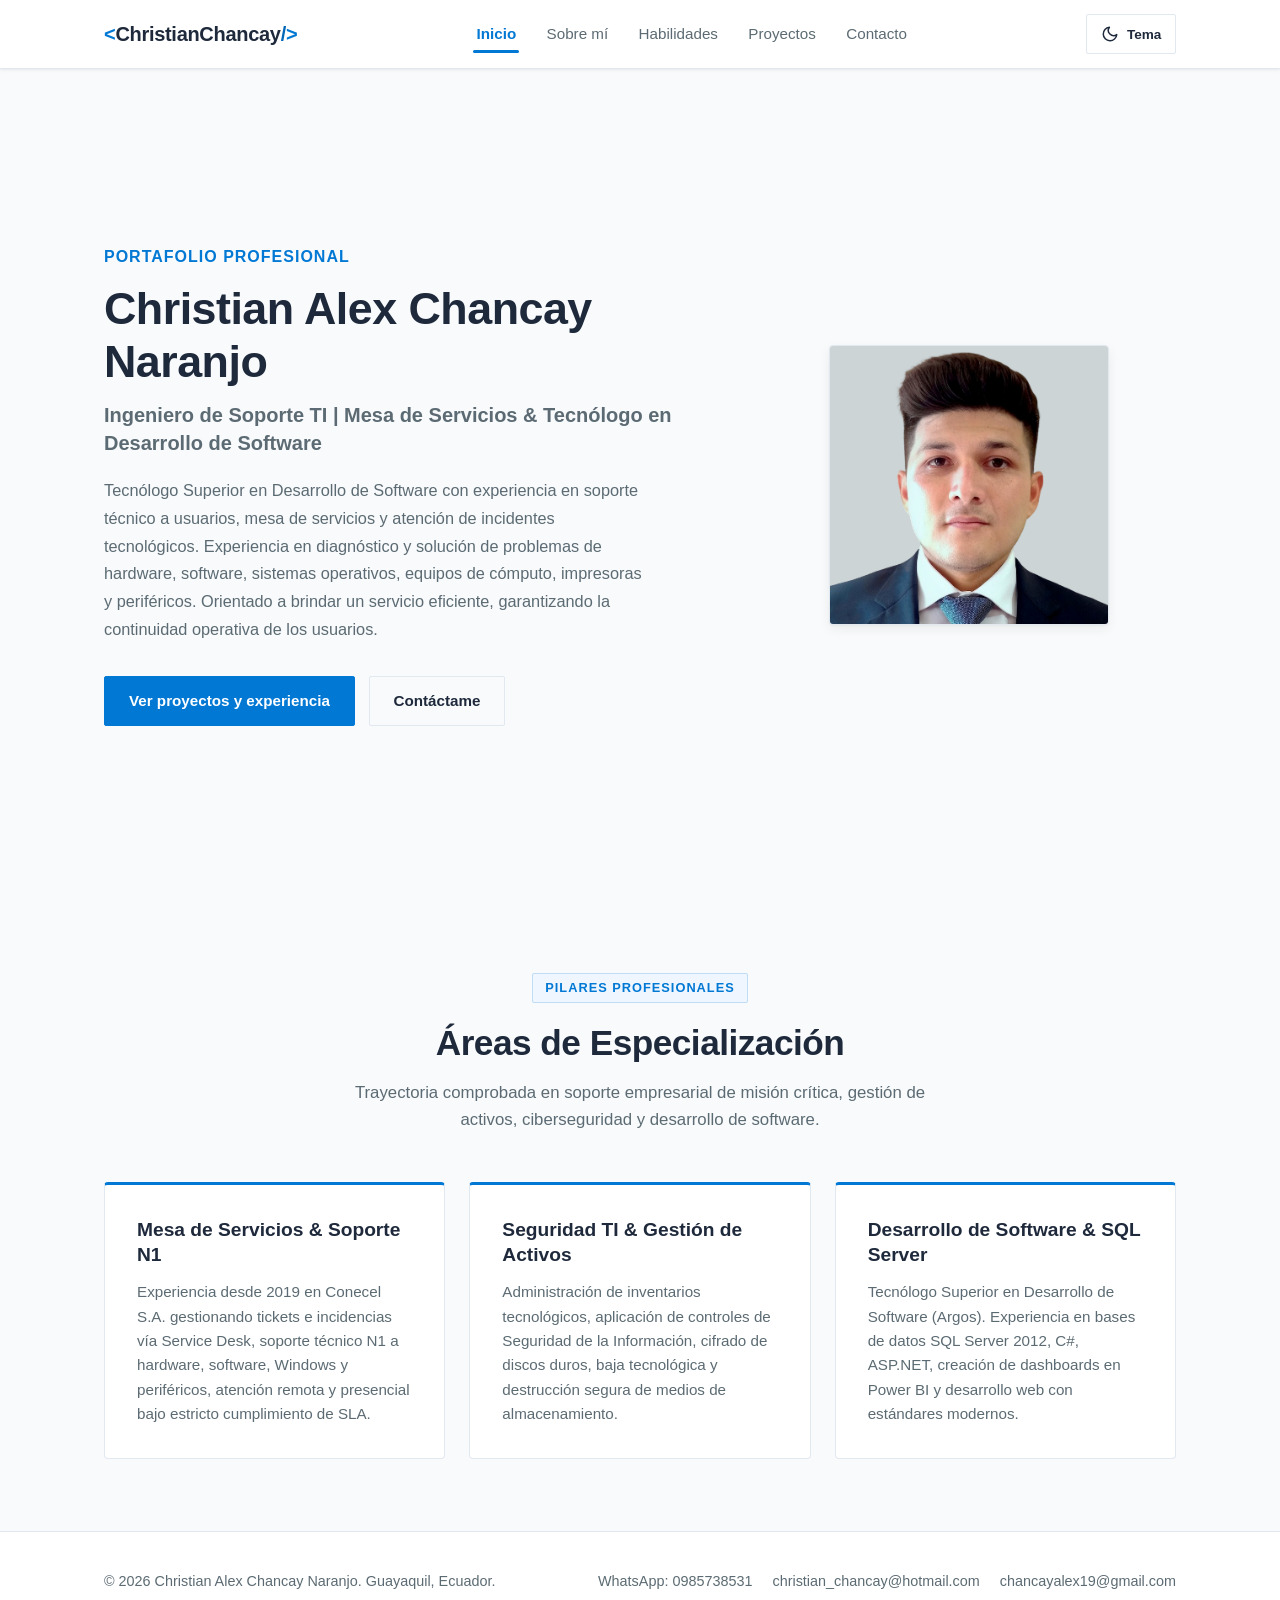
==== index.html @ c23272d0 "Actualización del portafolio" ====
<!DOCTYPE html>
<html lang="es" data-theme="light">
<head>
  <meta charset="UTF-8">
  <meta name="viewport" content="width=device-width, initial-scale=1.0">
  <meta name="description" content="Portafolio profesional de Christian Alex Chancay Naranjo - Ingeniero de Soporte TI, Mesa de Servicios y Tecnólogo en Desarrollo de Software en Guayaquil, Ecuador.">
  <title>Inicio | Christian Chancay - Portafolio Profesional</title>
  
  <!-- Hojas de estilo del proyecto -->
  <link rel="stylesheet" href="css/global.css">
  <link rel="stylesheet" href="css/pages.css">
</head>
<body>

  <!-- ========================================================================
       ENCABEZADO Y NAVEGACIÓN COMPARTIDA (Idéntico en las 5 páginas)
       ======================================================================== -->
  <header class="site-header">
    <nav class="navbar container">
      <a href="index.html" class="logo">
        <span class="logo-bracket">&lt;</span>ChristianChancay<span class="logo-slash">/</span><span class="logo-bracket">&gt;</span>
      </a>

      <!-- Menú principal de enlaces -->
      <ul class="nav-menu" id="nav-menu">
        <li class="nav-item"><a href="index.html" class="nav-link">Inicio</a></li>
        <li class="nav-item"><a href="about.html" class="nav-link">Sobre mí</a></li>
        <li class="nav-item"><a href="skills.html" class="nav-link">Habilidades</a></li>
        <li class="nav-item"><a href="projects.html" class="nav-link">Proyectos</a></li>
        <li class="nav-item"><a href="contact.html" class="nav-link">Contacto</a></li>
      </ul>

      <!-- Acciones de barra: Botón Modo Día/Noche + Menú Hamburguesa -->
      <div class="nav-actions">
        <button class="theme-toggle" id="theme-toggle" aria-label="Cambiar a modo oscuro" title="Cambiar tema">
          <!-- Icono Sol (visible en modo oscuro para volver a claro) -->
          <svg class="theme-icon-sun" width="18" height="18" viewBox="0 0 24 24" fill="none" stroke="currentColor" stroke-width="2" stroke-linecap="round" stroke-linejoin="round">
            <circle cx="12" cy="12" r="5"></circle>
            <line x1="12" y1="1" x2="12" y2="3"></line>
            <line x1="12" y1="21" x2="12" y2="23"></line>
            <line x1="4.22" y1="4.22" x2="5.64" y2="5.64"></line>
            <line x1="18.36" y1="18.36" x2="19.78" y2="19.78"></line>
            <line x1="1" y1="12" x2="3" y2="12"></line>
            <line x1="21" y1="12" x2="23" y2="12"></line>
            <line x1="4.22" y1="19.78" x2="5.64" y2="18.36"></line>
            <line x1="18.36" y1="5.64" x2="19.78" y2="4.22"></line>
          </svg>
          <!-- Icono Luna (visible en modo claro para pasar a oscuro) -->
          <svg class="theme-icon-moon" width="18" height="18" viewBox="0 0 24 24" fill="none" stroke="currentColor" stroke-width="2" stroke-linecap="round" stroke-linejoin="round">
            <path d="M21 12.79A9 9 0 1 1 11.21 3 7 7 0 0 0 21 12.79z"></path>
          </svg>
          <span class="theme-toggle-text">Tema</span>
        </button>

        <button class="menu-toggle" id="menu-toggle" aria-label="Abrir menú de navegación" aria-expanded="false">
          <span class="hamburger-bar"></span>
          <span class="hamburger-bar"></span>
          <span class="hamburger-bar"></span>
        </button>
      </div>
    </nav>
  </header>

  <!-- ========================================================================
       CONTENIDO PRINCIPAL: INICIO
       ======================================================================== -->
  <main>
    <!-- Sección Hero (Presentación destacada) -->
    <section class="hero">
      <div class="container">
        <div class="hero-grid">
          
          <!-- Texto y Llamados a la Acción -->
          <div class="hero-text">
            <p class="hero-greeting">Portafolio Profesional</p>
            <h1 class="hero-title">
              Christian Alex Chancay Naranjo
            </h1>
            <h2 class="hero-role">Ingeniero de Soporte TI | Mesa de Servicios & Tecnólogo en Desarrollo de Software</h2>
            <p class="hero-description">
              Tecnólogo Superior en Desarrollo de Software con experiencia en soporte técnico a usuarios, mesa de servicios y atención de incidentes tecnológicos. Experiencia en diagnóstico y solución de problemas de hardware, software, sistemas operativos, equipos de cómputo, impresoras y periféricos. Orientado a brindar un servicio eficiente, garantizando la continuidad operativa de los usuarios.
            </p>
            <div class="hero-buttons">
              <a href="projects.html" class="btn btn-primary">Ver proyectos y experiencia</a>
              <a href="contact.html" class="btn btn-outline">Contáctame</a>
            </div>
          </div>

          <!-- Imagen Cuadrada de Perfil (Estilo Microsoft Fluent) -->
          <div class="hero-image-wrapper">
            <img src="assets/img/profile.png" alt="Fotografía profesional de Christian Alex Chancay Naranjo" class="hero-avatar">
          </div>

        </div>
      </div>
    </section>

    <!-- Sección de Fortalezas y Resumen -->
    <section class="section highlights">
      <div class="container">
        <div class="section-header">
          <span class="section-tag">Pilares Profesionales</span>
          <h2 class="section-title">Áreas de Especialización</h2>
          <p class="section-subtitle">
            Trayectoria comprobada en soporte empresarial de misión crítica, gestión de activos, ciberseguridad y desarrollo de software.
          </p>
        </div>

        <div class="highlights-grid">
          <!-- Tarjeta 1 -->
          <article class="highlight-card">
            <h3 class="highlight-title">Mesa de Servicios & Soporte N1</h3>
            <p class="highlight-description">
              Experiencia desde 2019 en Conecel S.A. gestionando tickets e incidencias vía Service Desk, soporte técnico N1 a hardware, software, Windows y periféricos, atención remota y presencial bajo estricto cumplimiento de SLA.
            </p>
          </article>

          <!-- Tarjeta 2 -->
          <article class="highlight-card">
            <h3 class="highlight-title">Seguridad TI & Gestión de Activos</h3>
            <p class="highlight-description">
              Administración de inventarios tecnológicos, aplicación de controles de Seguridad de la Información, cifrado de discos duros, baja tecnológica y destrucción segura de medios de almacenamiento.
            </p>
          </article>

          <!-- Tarjeta 3 -->
          <article class="highlight-card">
            <h3 class="highlight-title">Desarrollo de Software & SQL Server</h3>
            <p class="highlight-description">
              Tecnólogo Superior en Desarrollo de Software (Argos). Experiencia en bases de datos SQL Server 2012, C#, ASP.NET, creación de dashboards en Power BI y desarrollo web con estándares modernos.
            </p>
          </article>
        </div>
      </div>
    </section>
  </main>

  <!-- ========================================================================
       PIE DE PÁGINA COMPARTIDO (Idéntico en las 5 páginas)
       ======================================================================== -->
  <footer class="site-footer">
    <div class="container footer-content">
      <p class="footer-copyright">
        &copy; <span id="current-year"></span> Christian Alex Chancay Naranjo. Guayaquil, Ecuador.
      </p>
      <ul class="footer-social">
        <li><a href="https://wa.me/593985738531" target="_blank" rel="noopener noreferrer" class="social-link">WhatsApp: 0985738531</a></li>
        <li><a href="mailto:christian_chancay@hotmail.com" class="social-link">christian_chancay@hotmail.com</a></li>
        <li><a href="mailto:chancayalex19@gmail.com" class="social-link">chancayalex19@gmail.com</a></li>
      </ul>
    </div>
  </footer>

  <!-- Script global de navegación y selector de tema -->
  <script src="js/main.js"></script>
</body>
</html>
---- css/global.css ----
/* ==========================================================================
   GLOBAL.CSS - Estilos Globales, Paleta Microsoft (Blanco/Azul) y Tema Día/Noche
   Proyecto de Clase: Portafolio Web Personal
   Estilo: Microsoft Fluent Design / Windows
   ========================================================================== */

/* --------------------------------------------------------------------------
   1. VARIABLES DE TEMA (:root - Modo Día / Claro por Defecto)
   -------------------------------------------------------------------------- */
:root {
  /* Paleta Microsoft: Blanco, Gris Fresco y Azul Microsoft */
  --color-bg: #f8fafc;              /* Fondo general fresco */
  --color-surface: #ffffff;         /* Fondo de tarjetas y header */
  --color-surface-hover: #f1f5f9;   /* Hover en tarjetas y elementos */
  --color-primary: #0078d4;         /* Azul oficial Microsoft */
  --color-primary-hover: #005a9e;   /* Azul oscuro Microsoft al pasar el cursor */
  --color-primary-light: #eff6ff;   /* Azul muy tenue para fondos sutiles */
  --color-secondary: #0067b8;       /* Azul complementario */
  --color-text: #1e293b;            /* Texto principal legible */
  --color-text-muted: #5c6b73;      /* Texto secundario / gris corporativo */
  --color-border: #e2e8f0;          /* Borde sutil y limpio */
  --color-border-hover: #0078d4;    /* Borde resaltado al enfocar */
  --color-success: #107c41;         /* Verde corporativo (estilo Excel/Microsoft) */
  --color-error: #a80000;           /* Rojo corporativo */

  /* Tipografía oficial de Microsoft */
  --font-main: 'Segoe UI Variable Text', 'Segoe UI', -apple-system, BlinkMacSystemFont, Roboto, Helvetica, Arial, sans-serif;

  /* Bordes: Formato cuadrado limpio con leve radio Fluent */
  --radius-sm: 2px;
  --radius-md: 4px;
  --radius-lg: 6px;
  --radius-full: 9999px;

  /* Sombras sutiles estilo Microsoft Fluent */
  --shadow-sm: 0 1px 3px rgba(0, 0, 0, 0.08);
  --shadow-md: 0 4px 12px rgba(0, 0, 0, 0.06), 0 1px 2px rgba(0, 0, 0, 0.04);
  --shadow-lg: 0 8px 24px rgba(0, 0, 0, 0.09);

  /* Layout y transiciones */
  --container-max: 1120px;
  --transition: all 0.2s cubic-bezier(0.4, 0, 0.2, 1);
}

/* --------------------------------------------------------------------------
   2. MODO NOCHE / OSCURO ([data-theme="dark"]) - Estilo Windows Dark Mode
   -------------------------------------------------------------------------- */
[data-theme="dark"] {
  --color-bg: #111827;              /* Fondo gris oscuro pizarra (sin neón) */
  --color-surface: #1f2937;         /* Superficie de tarjetas */
  --color-surface-hover: #2d3748;   /* Hover oscuro */
  --color-primary: #0078d4;         /* Azul Microsoft accesible */
  --color-primary-hover: #2b88d8;   /* Azul claro al enfocar */
  --color-primary-light: rgba(0, 120, 212, 0.18);
  --color-secondary: #38bdf8;       /* Acento fresco */
  --color-text: #f9fafb;            /* Texto blanco suave */
  --color-text-muted: #9ca3af;      /* Texto atenuado */
  --color-border: #374151;          /* Borde oscuro */
  --color-border-hover: #60a5fa;
  --color-success: #34d399;
  --color-error: #f87171;
  --shadow-sm: 0 1px 3px rgba(0, 0, 0, 0.3);
  --shadow-md: 0 4px 14px rgba(0, 0, 0, 0.25);
  --shadow-lg: 0 10px 28px rgba(0, 0, 0, 0.35);
}

/* --------------------------------------------------------------------------
   3. RESET UNIVERSAL Y ESTILOS BASE
   -------------------------------------------------------------------------- */
*, *::before, *::after {
  margin: 0;
  padding: 0;
  box-sizing: border-box;
}

html {
  scroll-behavior: smooth;
}

body {
  font-family: var(--font-main);
  background-color: var(--color-bg);
  color: var(--color-text);
  line-height: 1.6;
  display: flex;
  flex-direction: column;
  min-height: 100vh;
  -webkit-font-smoothing: antialiased;
  -moz-osx-font-smoothing: grayscale;
  transition: background-color 0.25s ease, color 0.25s ease;
}

main {
  flex: 1;
}

a {
  color: inherit;
  text-decoration: none;
  transition: var(--transition);
}

ul {
  list-style: none;
}

img {
  max-width: 100%;
  display: block;
}

/* Evita zoom automático indeseado en iPhone Safari */
input, select, textarea, button {
  font-family: inherit;
  font-size: 16px;
}

/* --------------------------------------------------------------------------
   4. CLASES UTILITARIAS Y COMPONENTES
   -------------------------------------------------------------------------- */
.container {
  width: 100%;
  max-width: var(--container-max);
  margin: 0 auto;
  padding: 0 1.5rem;
}

.section {
  padding: 4.5rem 0;
}

.section-header {
  text-align: center;
  margin-bottom: 3rem;
}

.section-tag {
  display: inline-block;
  padding: 0.25rem 0.75rem;
  background-color: var(--color-primary-light);
  color: var(--color-primary);
  font-size: 0.8rem;
  font-weight: 600;
  text-transform: uppercase;
  letter-spacing: 1px;
  border-radius: var(--radius-sm);
  margin-bottom: 0.75rem;
  border: 1px solid rgba(0, 120, 212, 0.2);
}

.section-title {
  font-size: 2.2rem;
  font-weight: 700;
  color: var(--color-text);
  margin-bottom: 0.5rem;
  letter-spacing: -0.5px;
}

.section-subtitle {
  font-size: 1.05rem;
  color: var(--color-text-muted);
  max-width: 620px;
  margin: 0 auto;
}

/* Botones estilo Microsoft (sobrios, sólidos, esquinas limpias) */
.btn {
  display: inline-flex;
  align-items: center;
  justify-content: center;
  gap: 0.5rem;
  padding: 0.75rem 1.5rem;
  font-size: 0.95rem;
  font-weight: 600;
  border-radius: var(--radius-sm);
  border: 1px solid transparent;
  cursor: pointer;
  transition: var(--transition);
  text-align: center;
  min-height: 44px; /* Estándar táctil para iPhone */
}

.btn-primary {
  background-color: var(--color-primary);
  color: #ffffff;
  border-color: var(--color-primary);
}

.btn-primary:hover {
  background-color: var(--color-primary-hover);
  border-color: var(--color-primary-hover);
  transform: translateY(-1px);
  box-shadow: var(--shadow-sm);
}

.btn-outline {
  background-color: transparent;
  border-color: var(--color-border);
  color: var(--color-text);
}

.btn-outline:hover {
  border-color: var(--color-primary);
  color: var(--color-primary);
  background-color: var(--color-primary-light);
  transform: translateY(-1px);
}

.btn-sm {
  padding: 0.45rem 0.9rem;
  font-size: 0.85rem;
  min-height: 38px;
}

/* Badges e insignias de tecnologías */
.badge {
  display: inline-block;
  padding: 0.25rem 0.65rem;
  font-size: 0.78rem;
  font-weight: 600;
  border-radius: var(--radius-sm);
  background-color: var(--color-primary-light);
  color: var(--color-primary);
  border: 1px solid rgba(0, 120, 212, 0.2);
}

/* --------------------------------------------------------------------------
   5. ENCABEZADO Y BARRA DE NAVEGACIÓN (HEADER)
   -------------------------------------------------------------------------- */
.site-header {
  position: sticky;
  top: 0;
  z-index: 1000;
  background-color: var(--color-surface);
  border-bottom: 1px solid var(--color-border);
  box-shadow: var(--shadow-sm);
  transition: background-color 0.25s ease, border-color 0.25s ease;
}

.navbar {
  display: flex;
  align-items: center;
  justify-content: space-between;
  height: 68px;
}

.logo {
  font-size: 1.25rem;
  font-weight: 700;
  color: var(--color-text);
  letter-spacing: -0.3px;
  display: flex;
  align-items: center;
}

.logo-bracket {
  color: var(--color-primary);
}

.logo-slash {
  color: var(--color-secondary);
}

.nav-menu {
  display: flex;
  align-items: center;
  gap: 1.5rem;
}

.nav-link {
  color: var(--color-text-muted);
  font-size: 0.95rem;
  font-weight: 500;
  padding: 0.4rem 0.2rem;
  position: relative;
}

.nav-link:hover {
  color: var(--color-primary);
}

.nav-link.active {
  color: var(--color-primary);
  font-weight: 600;
}

.nav-link.active::after {
  content: '';
  position: absolute;
  bottom: -4px;
  left: 0;
  width: 100%;
  height: 2.5px;
  background-color: var(--color-primary);
  border-radius: var(--radius-sm);
}

/* Contenedor de acciones: Botón Tema + Botón Hamburguesa */
.nav-actions {
  display: flex;
  align-items: center;
  gap: 0.75rem;
}

/* Botón Switch Modo Día / Noche */
.theme-toggle {
  background-color: var(--color-surface);
  border: 1px solid var(--color-border);
  color: var(--color-text);
  cursor: pointer;
  padding: 0.5rem 0.85rem;
  border-radius: var(--radius-sm);
  display: inline-flex;
  align-items: center;
  gap: 0.5rem;
  font-size: 0.85rem;
  font-weight: 600;
  transition: var(--transition);
  min-height: 40px;
}

.theme-toggle:hover {
  background-color: var(--color-surface-hover);
  border-color: var(--color-primary);
  color: var(--color-primary);
}

.theme-icon-sun,
.theme-icon-moon {
  width: 18px;
  height: 18px;
  stroke: currentColor;
  stroke-width: 2;
  stroke-linecap: round;
  stroke-linejoin: round;
  display: inline-block;
}

/* Ocultar / mostrar icono según el tema */
[data-theme="light"] .theme-icon-sun {
  display: none;
}

[data-theme="light"] .theme-icon-moon {
  display: inline-block;
}

[data-theme="dark"] .theme-icon-sun {
  display: inline-block;
}

[data-theme="dark"] .theme-icon-moon {
  display: none;
}

/* Botón Hamburguesa Móvil */
.menu-toggle {
  display: none;
  background: transparent;
  border: 1px solid var(--color-border);
  border-radius: var(--radius-sm);
  cursor: pointer;
  padding: 0.55rem;
  flex-direction: column;
  justify-content: center;
  gap: 4px;
  min-height: 40px;
  min-width: 40px;
  align-items: center;
}

.hamburger-bar {
  display: block;
  width: 20px;
  height: 2px;
  background-color: var(--color-text);
  transition: var(--transition);
}

.menu-toggle.active .hamburger-bar:nth-child(1) {
  transform: translateY(6px) rotate(45deg);
}

.menu-toggle.active .hamburger-bar:nth-child(2) {
  opacity: 0;
}

.menu-toggle.active .hamburger-bar:nth-child(3) {
  transform: translateY(-6px) rotate(-45deg);
}

/* --------------------------------------------------------------------------
   6. PIE DE PÁGINA (FOOTER)
   -------------------------------------------------------------------------- */
.site-footer {
  background-color: var(--color-surface);
  border-top: 1px solid var(--color-border);
  padding: 2.25rem 0;
  margin-top: auto;
  transition: background-color 0.25s ease, border-color 0.25s ease;
}

.footer-content {
  display: flex;
  align-items: center;
  justify-content: space-between;
  flex-wrap: wrap;
  gap: 1.25rem;
}

.footer-copyright {
  color: var(--color-text-muted);
  font-size: 0.9rem;
}

.footer-social {
  display: flex;
  align-items: center;
  gap: 1.25rem;
  flex-wrap: wrap;
}

.social-link {
  color: var(--color-text-muted);
  font-size: 0.9rem;
  font-weight: 500;
}

.social-link:hover {
  color: var(--color-primary);
}

/* --------------------------------------------------------------------------
   7. RESPONSIVIDAD (Optimizado para iPhone 16 Pro - 402px y pantallas móviles)
   -------------------------------------------------------------------------- */
@media (max-width: 768px) {
  .menu-toggle {
    display: flex;
  }

  .nav-menu {
    position: absolute;
    top: 68px;
    left: 0;
    right: 0;
    background-color: var(--color-surface);
    flex-direction: column;
    align-items: stretch;
    padding: 1.25rem 1.5rem;
    gap: 0.85rem;
    border-bottom: 1px solid var(--color-border);
    box-shadow: var(--shadow-md);
    display: none;
  }

  .nav-menu.open {
    display: flex;
    animation: slideDownMenu 0.2s ease forwards;
  }

  .nav-link {
    font-size: 1.05rem;
    padding: 0.65rem 0;
    border-bottom: 1px solid var(--color-border);
    display: block;
  }

  .nav-link.active::after {
    display: none;
  }

  .footer-content {
    flex-direction: column;
    text-align: center;
    gap: 1rem;
  }

  .footer-social {
    justify-content: center;
  }
}

/* Ajustes finos específicos para iPhone 16 Pro y móviles (<= 430px) */
@media (max-width: 430px) {
  .container {
    padding: 0 1rem;
  }

  .navbar {
    height: 64px;
  }

  .logo {
    font-size: 1.1rem;
  }

  .theme-toggle-text {
    display: none; /* Oculta la palabra 'Tema' en pantallas muy angostas dejando solo el icono */
  }

  .theme-toggle {
    padding: 0.5rem;
    min-width: 40px;
    justify-content: center;
  }

  .section {
    padding: 3.25rem 0;
  }

  .section-title {
    font-size: 1.85rem;
  }
}

@keyframes slideDownMenu {
  from {
    opacity: 0;
    transform: translateY(-8px);
  }
  to {
    opacity: 1;
    transform: translateY(0);
  }
}
---- css/pages.css ----
/* ==========================================================================
   PAGES.CSS - Estilos Específicos (<main>), Paleta Microsoft y Foto Cuadrada
   Proyecto de Clase: Portafolio Web Personal
   Estilo: Microsoft Fluent Design / Windows
   ========================================================================== */

/* ==========================================================================
   1. PÁGINA 1: INICIO (index.html)
   ========================================================================== */

/* Sección Hero */
.hero {
  min-height: calc(100vh - 68px);
  display: flex;
  align-items: center;
  padding: 3.5rem 0;
}

.hero-grid {
  display: grid;
  grid-template-columns: 1.25fr 0.85fr;
  gap: 3rem;
  align-items: center;
}

.hero-greeting {
  color: var(--color-primary);
  font-weight: 600;
  font-size: 1rem;
  text-transform: uppercase;
  letter-spacing: 1px;
  margin-bottom: 0.75rem;
}

.hero-title {
  font-size: 2.8rem;
  font-weight: 700;
  line-height: 1.2;
  color: var(--color-text);
  margin-bottom: 0.75rem;
  letter-spacing: -0.5px;
}

.hero-title .text-gradient {
  color: var(--color-primary);
}

.hero-role {
  font-size: 1.25rem;
  font-weight: 600;
  color: var(--color-text-muted);
  margin-bottom: 1.25rem;
  line-height: 1.4;
}

.hero-description {
  color: var(--color-text-muted);
  font-size: 1.02rem;
  line-height: 1.7;
  margin-bottom: 2rem;
  max-width: 540px;
}

.hero-buttons {
  display: flex;
  gap: 0.85rem;
  flex-wrap: wrap;
}

.hero-image-wrapper {
  display: flex;
  justify-content: center;
  align-items: center;
}

/* FOTOGRAFÍA CUADRADA - Estilo Microsoft Windows / Fluent Design */
.hero-avatar {
  width: 280px;
  height: 280px;
  border-radius: var(--radius-md); /* Formato cuadrado con terminación limpia */
  object-fit: cover;
  object-position: center top;
  border: 1px solid var(--color-border);
  box-shadow: var(--shadow-md);
  background-color: var(--color-surface);
  transition: var(--transition);
}

.hero-avatar:hover {
  box-shadow: var(--shadow-lg);
  border-color: var(--color-primary);
}

/* Sección Resumen / Fortalezas (.highlights) */
.highlights-grid {
  display: grid;
  grid-template-columns: repeat(auto-fit, minmax(290px, 1fr));
  gap: 1.5rem;
}

.highlight-card {
  background-color: var(--color-surface);
  border: 1px solid var(--color-border);
  border-radius: var(--radius-md);
  padding: 2rem;
  transition: var(--transition);
  display: flex;
  flex-direction: column;
  gap: 0.75rem;
  border-top: 3px solid var(--color-primary); /* Acento azul superior clásico de Microsoft */
}

.highlight-card:hover {
  transform: translateY(-2px);
  border-color: var(--color-primary);
  box-shadow: var(--shadow-md);
}

.highlight-title {
  font-size: 1.2rem;
  font-weight: 700;
  color: var(--color-text);
  line-height: 1.35;
}

.highlight-description {
  color: var(--color-text-muted);
  font-size: 0.95rem;
  line-height: 1.6;
}

/* ==========================================================================
   2. PÁGINA 2: SOBRE MÍ (about.html)
   ========================================================================== */
.about-grid {
  display: grid;
  grid-template-columns: 1fr 1fr;
  gap: 2.25rem;
  align-items: start;
}

/* Tarjeta Izquierda: Biografía */
.bio-card {
  background-color: var(--color-surface);
  border: 1px solid var(--color-border);
  border-radius: var(--radius-md);
  padding: 2.25rem;
  display: flex;
  flex-direction: column;
  gap: 1.25rem;
  box-shadow: var(--shadow-sm);
}

.bio-card-title {
  font-size: 1.35rem;
  font-weight: 700;
  color: var(--color-text);
  border-bottom: 2px solid var(--color-primary);
  padding-bottom: 0.5rem;
  display: inline-block;
}

.bio-text {
  color: var(--color-text-muted);
  font-size: 0.98rem;
  line-height: 1.7;
}

.bio-details {
  display: grid;
  grid-template-columns: 1fr 1fr;
  gap: 1rem;
  padding: 1.25rem;
  background-color: var(--color-bg);
  border-radius: var(--radius-sm);
  border: 1px solid var(--color-border);
}

.bio-detail-item {
  display: flex;
  flex-direction: column;
  gap: 0.2rem;
}

.bio-detail-label {
  font-size: 0.78rem;
  color: var(--color-text-muted);
  text-transform: uppercase;
  letter-spacing: 0.5px;
  font-weight: 600;
}

.bio-detail-value {
  font-size: 0.92rem;
  font-weight: 600;
  color: var(--color-text);
}

.bio-actions {
  margin-top: 0.5rem;
}

/* Tarjeta Derecha: Línea de Tiempo */
.timeline-card {
  background-color: var(--color-surface);
  border: 1px solid var(--color-border);
  border-radius: var(--radius-md);
  padding: 2.25rem;
  box-shadow: var(--shadow-sm);
}

.timeline-card-title {
  font-size: 1.35rem;
  font-weight: 700;
  color: var(--color-text);
  border-bottom: 2px solid var(--color-primary);
  padding-bottom: 0.5rem;
  margin-bottom: 1.75rem;
  display: inline-block;
}

.timeline-list {
  position: relative;
  padding-left: 1.75rem;
  border-left: 2px solid var(--color-border);
  display: flex;
  flex-direction: column;
  gap: 2rem;
}

.timeline-item {
  position: relative;
}

.timeline-dot {
  position: absolute;
  left: -2.15rem;
  top: 0.3rem;
  width: 12px;
  height: 12px;
  border-radius: var(--radius-sm); /* Cuadrito sobrio */
  background-color: var(--color-primary);
}

.timeline-date {
  font-size: 0.85rem;
  font-weight: 700;
  color: var(--color-primary);
  text-transform: uppercase;
  letter-spacing: 0.5px;
  margin-bottom: 0.25rem;
}

.timeline-title {
  font-size: 1.1rem;
  font-weight: 700;
  color: var(--color-text);
  margin-bottom: 0.25rem;
}

.timeline-place {
  font-size: 0.9rem;
  color: var(--color-text-muted);
  font-weight: 600;
  margin-bottom: 0.5rem;
}

.timeline-desc {
  font-size: 0.92rem;
  color: var(--color-text-muted);
  line-height: 1.6;
}

/* ==========================================================================
   3. PÁGINA 3: HABILIDADES (skills.html)
   ========================================================================== */
.skills-grid {
  display: grid;
  grid-template-columns: repeat(auto-fit, minmax(320px, 1fr));
  gap: 1.75rem;
}

.skill-category {
  background-color: var(--color-surface);
  border: 1px solid var(--color-border);
  border-radius: var(--radius-md);
  padding: 2rem;
  display: flex;
  flex-direction: column;
  gap: 1.5rem;
  box-shadow: var(--shadow-sm);
  border-top: 3px solid var(--color-primary);
}

.skill-cat-title {
  font-size: 1.25rem;
  font-weight: 700;
  color: var(--color-text);
  border-bottom: 1px solid var(--color-border);
  padding-bottom: 0.75rem;
}

.skill-list {
  display: flex;
  flex-direction: column;
  gap: 1.25rem;
}

.skill-item {
  display: flex;
  flex-direction: column;
  gap: 0.4rem;
}

.skill-header {
  display: flex;
  justify-content: space-between;
  align-items: center;
  font-size: 0.92rem;
  font-weight: 600;
}

.skill-name {
  color: var(--color-text);
}

.skill-percent {
  color: var(--color-primary);
  font-size: 0.88rem;
  font-weight: 700;
}

.progress-bar {
  width: 100%;
  height: 6px;
  background-color: var(--color-border);
  border-radius: var(--radius-sm);
  overflow: hidden;
}

.progress-fill {
  height: 100%;
  background-color: var(--color-primary); /* Azul sólido Microsoft, sin degradado chillón */
  border-radius: var(--radius-sm);
  transition: width 1s ease-in-out;
}

/* ==========================================================================
   4. PÁGINA 4: PROYECTOS (projects.html)
   ========================================================================== */
.projects-grid {
  display: grid;
  grid-template-columns: repeat(auto-fit, minmax(320px, 1fr));
  gap: 1.75rem;
}

.project-card {
  background-color: var(--color-surface);
  border: 1px solid var(--color-border);
  border-radius: var(--radius-md);
  overflow: hidden;
  transition: var(--transition);
  display: flex;
  flex-direction: column;
  box-shadow: var(--shadow-sm);
}

.project-card:hover {
  transform: translateY(-2px);
  border-color: var(--color-primary);
  box-shadow: var(--shadow-md);
}

.project-img-wrapper {
  width: 100%;
  height: 200px;
  overflow: hidden;
  background-color: var(--color-bg);
  border-bottom: 1px solid var(--color-border);
}

.project-img {
  width: 100%;
  height: 100%;
  object-fit: cover;
  transition: transform 0.3s ease;
}

.project-card:hover .project-img {
  transform: scale(1.02);
}

.project-content {
  padding: 1.75rem;
  display: flex;
  flex-direction: column;
  flex: 1;
  gap: 1rem;
}

.project-title {
  font-size: 1.25rem;
  font-weight: 700;
  color: var(--color-text);
  line-height: 1.3;
}

.project-desc {
  color: var(--color-text-muted);
  font-size: 0.95rem;
  line-height: 1.6;
  flex: 1;
}

.project-badges {
  display: flex;
  flex-wrap: wrap;
  gap: 0.45rem;
}

.project-links {
  display: flex;
  gap: 0.75rem;
  margin-top: 0.5rem;
}

/* ==========================================================================
   5. PÁGINA 5: CONTACTO (contact.html)
   ========================================================================== */
.contact-grid {
  display: grid;
  grid-template-columns: 1fr 1.35fr;
  gap: 2.25rem;
  align-items: start;
}

/* Columna Izquierda: Canales Directos */
.contact-channels {
  display: flex;
  flex-direction: column;
  gap: 1.25rem;
}

.channel-card {
  background-color: var(--color-surface);
  border: 1px solid var(--color-border);
  border-radius: var(--radius-md);
  padding: 1.75rem;
  display: flex;
  flex-direction: column;
  gap: 0.75rem;
  transition: var(--transition);
  box-shadow: var(--shadow-sm);
  border-left: 3px solid var(--color-primary);
}

.channel-card:hover {
  border-color: var(--color-primary);
  transform: translateY(-2px);
  box-shadow: var(--shadow-md);
}

.channel-title {
  font-size: 1.15rem;
  font-weight: 700;
  color: var(--color-text);
}

.channel-desc {
  font-size: 0.92rem;
  color: var(--color-text-muted);
  line-height: 1.6;
}

.channel-action {
  margin-top: 0.25rem;
}

/* Columna Derecha: Formulario */
.contact-form-card {
  background-color: var(--color-surface);
  border: 1px solid var(--color-border);
  border-radius: var(--radius-md);
  padding: 2.25rem;
  box-shadow: var(--shadow-sm);
}

.form-title {
  font-size: 1.4rem;
  font-weight: 700;
  color: var(--color-text);
  margin-bottom: 0.4rem;
}

.form-subtitle {
  color: var(--color-text-muted);
  font-size: 0.95rem;
  margin-bottom: 1.5rem;
}

.contact-form {
  display: flex;
  flex-direction: column;
  gap: 1.25rem;
}

.form-group {
  display: flex;
  flex-direction: column;
  gap: 0.4rem;
}

.form-label {
  font-size: 0.9rem;
  font-weight: 600;
  color: var(--color-text);
}

.form-input,
.form-textarea {
  width: 100%;
  padding: 0.75rem 0.9rem;
  background-color: var(--color-bg);
  border: 1px solid var(--color-border);
  border-radius: var(--radius-sm);
  color: var(--color-text);
  font-family: inherit;
  font-size: 16px; /* 16px exactos para evitar zoom en iOS / iPhone */
  transition: var(--transition);
}

.form-input:focus,
.form-textarea:focus {
  outline: none;
  border-color: var(--color-primary);
  box-shadow: 0 0 0 2px rgba(0, 120, 212, 0.25);
  background-color: var(--color-surface);
}

.form-textarea {
  resize: vertical;
  min-height: 120px;
}

.form-actions {
  display: flex;
  gap: 0.85rem;
  flex-wrap: wrap;
  margin-top: 0.5rem;
}

/* Mensajes de Validación */
.form-feedback {
  padding: 0.85rem 1.15rem;
  border-radius: var(--radius-sm);
  font-size: 0.92rem;
  line-height: 1.5;
  display: none;
  margin-bottom: 1.25rem;
  animation: fadeInFeedback 0.2s ease;
}

.form-feedback.active {
  display: block;
}

.form-feedback.success {
  background-color: rgba(16, 124, 65, 0.1);
  border: 1px solid var(--color-success);
  color: var(--color-success);
}

.form-feedback.error {
  background-color: rgba(168, 0, 0, 0.08);
  border: 1px solid var(--color-error);
  color: var(--color-error);
}

@keyframes fadeInFeedback {
  from {
    opacity: 0;
    transform: translateY(-4px);
  }
  to {
    opacity: 1;
    transform: translateY(0);
  }
}

/* ==========================================================================
   6. RESPONSIVIDAD (Alineada para iPhone 16 Pro y móviles)
   ========================================================================== */
@media (max-width: 900px) {
  .hero-grid {
    grid-template-columns: 1fr;
    text-align: center;
    gap: 2.25rem;
  }

  .hero-buttons {
    justify-content: center;
  }

  .hero-description {
    margin-left: auto;
    margin-right: auto;
  }

  .hero-image-wrapper {
    order: -1;
  }

  .about-grid {
    grid-template-columns: 1fr;
  }

  .contact-grid {
    grid-template-columns: 1fr;
  }
}

/* Ajustes específicos para iPhone 16 Pro (viewport 402px de ancho) */
@media (max-width: 430px) {
  .hero-title {
    font-size: 2.15rem;
  }

  .hero-role {
    font-size: 1.1rem;
  }

  .hero-avatar {
    width: 230px;
    height: 230px;
  }

  .hero-buttons,
  .form-actions,
  .project-links {
    flex-direction: column;
    width: 100%;
  }

  .btn {
    width: 100%;
  }

  .bio-details {
    grid-template-columns: 1fr;
  }

  .bio-card,
  .timeline-card,
  .contact-form-card,
  .skill-category,
  .channel-card {
    padding: 1.5rem 1.25rem;
  }
}
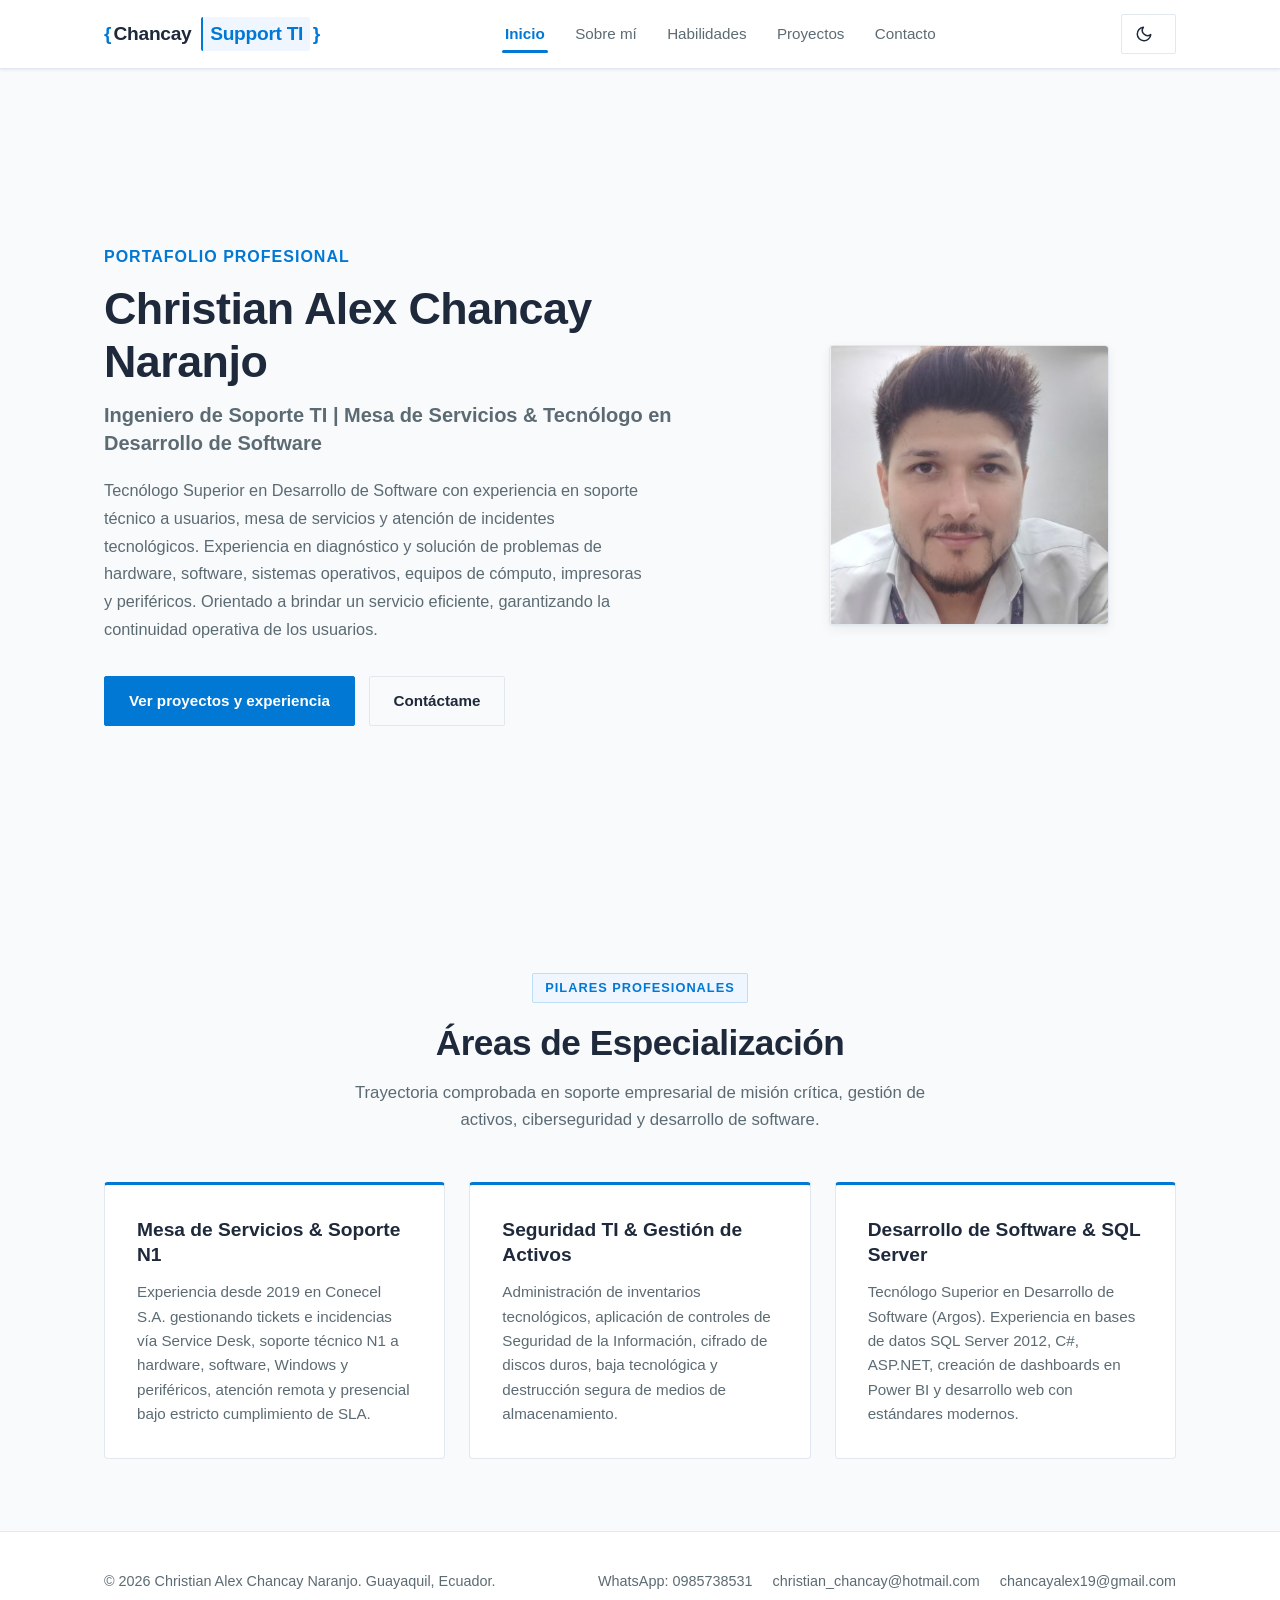
==== commit 03a79af5: "Actualización del portafolio" ====
--- a/index.html
+++ b/index.html
@@ -1,15 +1,18 @@
 <!DOCTYPE html>
 <html lang="es" data-theme="light">
+
 <head>
   <meta charset="UTF-8">
   <meta name="viewport" content="width=device-width, initial-scale=1.0">
-  <meta name="description" content="Portafolio profesional de Christian Alex Chancay Naranjo - Ingeniero de Soporte TI, Mesa de Servicios y Tecnólogo en Desarrollo de Software en Guayaquil, Ecuador.">
+  <meta name="description"
+    content="Portafolio profesional de Christian Alex Chancay Naranjo - Ingeniero de Soporte TI, Mesa de Servicios y Tecnólogo en Desarrollo de Software en Guayaquil, Ecuador.">
   <title>Inicio | Christian Chancay - Portafolio Profesional</title>
-  
+
   <!-- Hojas de estilo del proyecto -->
   <link rel="stylesheet" href="css/global.css">
   <link rel="stylesheet" href="css/pages.css">
 </head>
+
 <body>
 
   <!-- ========================================================================
@@ -18,7 +21,8 @@
   <header class="site-header">
     <nav class="navbar container">
       <a href="index.html" class="logo">
-        <span class="logo-bracket">&lt;</span>ChristianChancay<span class="logo-slash">/</span><span class="logo-bracket">&gt;</span>
+        <span class="logo-brace">{</span><span class="logo-name">Chancay</span> <span class="logo-divider"></span> <span
+          class="logo-role">Support TI</span><span class="logo-brace">}</span>
       </a>
 
       <!-- Menú principal de enlaces -->
@@ -34,7 +38,8 @@
       <div class="nav-actions">
         <button class="theme-toggle" id="theme-toggle" aria-label="Cambiar a modo oscuro" title="Cambiar tema">
           <!-- Icono Sol (visible en modo oscuro para volver a claro) -->
-          <svg class="theme-icon-sun" width="18" height="18" viewBox="0 0 24 24" fill="none" stroke="currentColor" stroke-width="2" stroke-linecap="round" stroke-linejoin="round">
+          <svg class="theme-icon-sun" width="18" height="18" viewBox="0 0 24 24" fill="none" stroke="currentColor"
+            stroke-width="2" stroke-linecap="round" stroke-linejoin="round">
             <circle cx="12" cy="12" r="5"></circle>
             <line x1="12" y1="1" x2="12" y2="3"></line>
             <line x1="12" y1="21" x2="12" y2="23"></line>
@@ -46,10 +51,11 @@
             <line x1="18.36" y1="5.64" x2="19.78" y2="4.22"></line>
           </svg>
           <!-- Icono Luna (visible en modo claro para pasar a oscuro) -->
-          <svg class="theme-icon-moon" width="18" height="18" viewBox="0 0 24 24" fill="none" stroke="currentColor" stroke-width="2" stroke-linecap="round" stroke-linejoin="round">
+          <svg class="theme-icon-moon" width="18" height="18" viewBox="0 0 24 24" fill="none" stroke="currentColor"
+            stroke-width="2" stroke-linecap="round" stroke-linejoin="round">
             <path d="M21 12.79A9 9 0 1 1 11.21 3 7 7 0 0 0 21 12.79z"></path>
           </svg>
-          <span class="theme-toggle-text">Tema</span>
+          <span class="theme-toggle-text"></span>
         </button>
 
         <button class="menu-toggle" id="menu-toggle" aria-label="Abrir menú de navegación" aria-expanded="false">
@@ -69,7 +75,7 @@
     <section class="hero">
       <div class="container">
         <div class="hero-grid">
-          
+
           <!-- Texto y Llamados a la Acción -->
           <div class="hero-text">
             <p class="hero-greeting">Portafolio Profesional</p>
@@ -78,7 +84,10 @@
             </h1>
             <h2 class="hero-role">Ingeniero de Soporte TI | Mesa de Servicios & Tecnólogo en Desarrollo de Software</h2>
             <p class="hero-description">
-              Tecnólogo Superior en Desarrollo de Software con experiencia en soporte técnico a usuarios, mesa de servicios y atención de incidentes tecnológicos. Experiencia en diagnóstico y solución de problemas de hardware, software, sistemas operativos, equipos de cómputo, impresoras y periféricos. Orientado a brindar un servicio eficiente, garantizando la continuidad operativa de los usuarios.
+              Tecnólogo Superior en Desarrollo de Software con experiencia en soporte técnico a usuarios, mesa de
+              servicios y atención de incidentes tecnológicos. Experiencia en diagnóstico y solución de problemas de
+              hardware, software, sistemas operativos, equipos de cómputo, impresoras y periféricos. Orientado a brindar
+              un servicio eficiente, garantizando la continuidad operativa de los usuarios.
             </p>
             <div class="hero-buttons">
               <a href="projects.html" class="btn btn-primary">Ver proyectos y experiencia</a>
@@ -88,7 +97,8 @@
 
           <!-- Imagen Cuadrada de Perfil (Estilo Microsoft Fluent) -->
           <div class="hero-image-wrapper">
-            <img src="assets/img/profile.png" alt="Fotografía profesional de Christian Alex Chancay Naranjo" class="hero-avatar">
+            <img src="assets/img/profile.jpg" alt="Fotografía profesional de Christian Alex Chancay Naranjo"
+              class="hero-avatar">
           </div>
 
         </div>
@@ -102,7 +112,8 @@
           <span class="section-tag">Pilares Profesionales</span>
           <h2 class="section-title">Áreas de Especialización</h2>
           <p class="section-subtitle">
-            Trayectoria comprobada en soporte empresarial de misión crítica, gestión de activos, ciberseguridad y desarrollo de software.
+            Trayectoria comprobada en soporte empresarial de misión crítica, gestión de activos, ciberseguridad y
+            desarrollo de software.
           </p>
         </div>
 
@@ -111,7 +122,9 @@
           <article class="highlight-card">
             <h3 class="highlight-title">Mesa de Servicios & Soporte N1</h3>
             <p class="highlight-description">
-              Experiencia desde 2019 en Conecel S.A. gestionando tickets e incidencias vía Service Desk, soporte técnico N1 a hardware, software, Windows y periféricos, atención remota y presencial bajo estricto cumplimiento de SLA.
+              Experiencia desde 2019 en Conecel S.A. gestionando tickets e incidencias vía Service Desk, soporte técnico
+              N1 a hardware, software, Windows y periféricos, atención remota y presencial bajo estricto cumplimiento de
+              SLA.
             </p>
           </article>
 
@@ -119,7 +132,8 @@
           <article class="highlight-card">
             <h3 class="highlight-title">Seguridad TI & Gestión de Activos</h3>
             <p class="highlight-description">
-              Administración de inventarios tecnológicos, aplicación de controles de Seguridad de la Información, cifrado de discos duros, baja tecnológica y destrucción segura de medios de almacenamiento.
+              Administración de inventarios tecnológicos, aplicación de controles de Seguridad de la Información,
+              cifrado de discos duros, baja tecnológica y destrucción segura de medios de almacenamiento.
             </p>
           </article>
 
@@ -127,7 +141,8 @@
           <article class="highlight-card">
             <h3 class="highlight-title">Desarrollo de Software & SQL Server</h3>
             <p class="highlight-description">
-              Tecnólogo Superior en Desarrollo de Software (Argos). Experiencia en bases de datos SQL Server 2012, C#, ASP.NET, creación de dashboards en Power BI y desarrollo web con estándares modernos.
+              Tecnólogo Superior en Desarrollo de Software (Argos). Experiencia en bases de datos SQL Server 2012, C#,
+              ASP.NET, creación de dashboards en Power BI y desarrollo web con estándares modernos.
             </p>
           </article>
         </div>
@@ -144,7 +159,8 @@
         &copy; <span id="current-year"></span> Christian Alex Chancay Naranjo. Guayaquil, Ecuador.
       </p>
       <ul class="footer-social">
-        <li><a href="https://wa.me/593985738531" target="_blank" rel="noopener noreferrer" class="social-link">WhatsApp: 0985738531</a></li>
+        <li><a href="https://wa.me/593985738531" target="_blank" rel="noopener noreferrer" class="social-link">WhatsApp:
+            0985738531</a></li>
         <li><a href="mailto:christian_chancay@hotmail.com" class="social-link">christian_chancay@hotmail.com</a></li>
         <li><a href="mailto:chancayalex19@gmail.com" class="social-link">chancayalex19@gmail.com</a></li>
       </ul>
@@ -154,4 +170,5 @@
   <!-- Script global de navegación y selector de tema -->
   <script src="js/main.js"></script>
 </body>
-</html>
+
+</html>
--- a/css/global.css
+++ b/css/global.css
@@ -245,20 +245,55 @@
 }
 
 .logo {
-  font-size: 1.25rem;
+  font-size: 1.2rem;
   font-weight: 700;
   color: var(--color-text);
   letter-spacing: -0.3px;
   display: flex;
   align-items: center;
-}
-
-.logo-bracket {
-  color: var(--color-primary);
-}
-
-.logo-slash {
-  color: var(--color-secondary);
+  gap: 0.15rem;
+  font-family: var(--font-main);
+  text-decoration: none;
+}
+
+/* Colores estilo Windows Metro UI */
+.logo-brace {
+  color: #0078d7; /* Metro Blue */
+  font-weight: 700;
+}
+
+.logo-name {
+  color: var(--color-text);
+  font-weight: 700;
+}
+
+.logo-divider {
+  color: #00a4ef; /* Metro Cyan / Light Blue */
+  font-weight: 400;
+  margin: 0 0.15rem;
+}
+
+.logo-role {
+  color: #0078d4;
+  font-weight: 600;
+  background-color: var(--color-primary-light);
+  padding: 0.1rem 0.45rem;
+  border-radius: var(--radius-sm);
+  border-left: 2px solid #0078d7;
+}
+
+[data-theme="dark"] .logo-brace {
+  color: #00a4ef;
+}
+
+[data-theme="dark"] .logo-divider {
+  color: #38bdf8;
+}
+
+[data-theme="dark"] .logo-role {
+  color: #38bdf8;
+  background-color: rgba(0, 120, 212, 0.18);
+  border-left-color: #00a4ef;
 }
 
 .nav-menu {
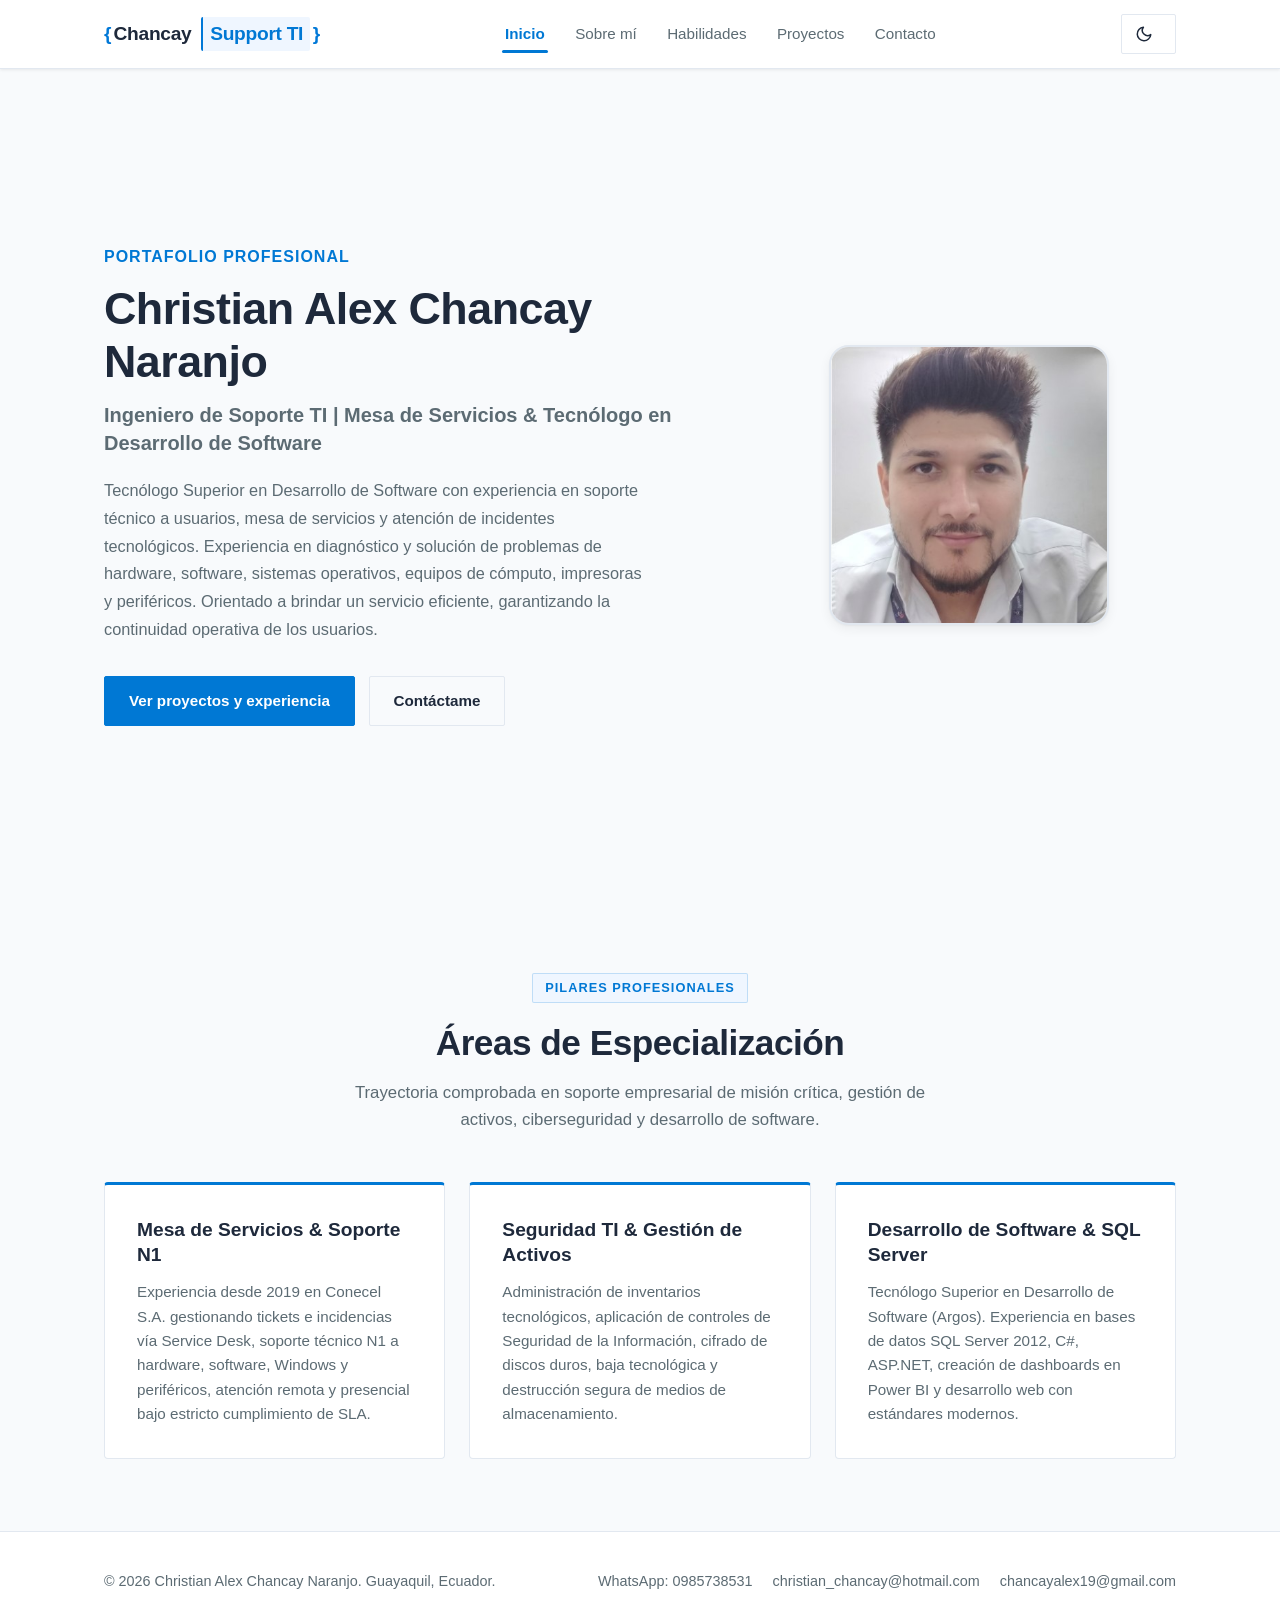
==== commit b66c9be9: "cambios1" ====
--- a/index.html
+++ b/index.html
@@ -7,6 +7,9 @@
   <meta name="description"
     content="Portafolio profesional de Christian Alex Chancay Naranjo - Ingeniero de Soporte TI, Mesa de Servicios y Tecnólogo en Desarrollo de Software en Guayaquil, Ecuador.">
   <title>Inicio | Christian Chancay - Portafolio Profesional</title>
+  
+  <!-- Icono para la barra de títulos del navegador (Favicon) -->
+  <link rel="icon" type="image/svg+xml" href="assets/img/favicon.svg">
 
   <!-- Hojas de estilo del proyecto -->
   <link rel="stylesheet" href="css/global.css">
--- a/css/pages.css
+++ b/css/pages.css
@@ -73,22 +73,24 @@
   align-items: center;
 }
 
-/* FOTOGRAFÍA CUADRADA - Estilo Microsoft Windows / Fluent Design */
+/* FOTOGRAFÍA CON ESQUINAS REDONDEADAS Y EFECTO DE ENFOQUE DESTACADO */
 .hero-avatar {
   width: 280px;
   height: 280px;
-  border-radius: var(--radius-md); /* Formato cuadrado con terminación limpia */
+  border-radius: 20px; /* Diseño con esquinas suavemente redondeadas */
   object-fit: cover;
   object-position: center top;
-  border: 1px solid var(--color-border);
+  border: 2px solid var(--color-border);
   box-shadow: var(--shadow-md);
   background-color: var(--color-surface);
-  transition: var(--transition);
+  transition: transform 0.25s ease, border-color 0.25s ease, box-shadow 0.25s ease;
 }
 
 .hero-avatar:hover {
-  box-shadow: var(--shadow-lg);
   border-color: var(--color-primary);
+  /* Efecto de borde más grueso e intenso con anillo sólido y sombra */
+  box-shadow: 0 0 0 5px var(--color-primary), 0 12px 28px rgba(0, 120, 212, 0.25);
+  transform: scale(1.02) translateY(-2px);
 }
 
 /* Sección Resumen / Fortalezas (.highlights) */
@@ -632,6 +634,7 @@
   .hero-avatar {
     width: 230px;
     height: 230px;
+    border-radius: 18px;
   }
 
   .hero-buttons,
